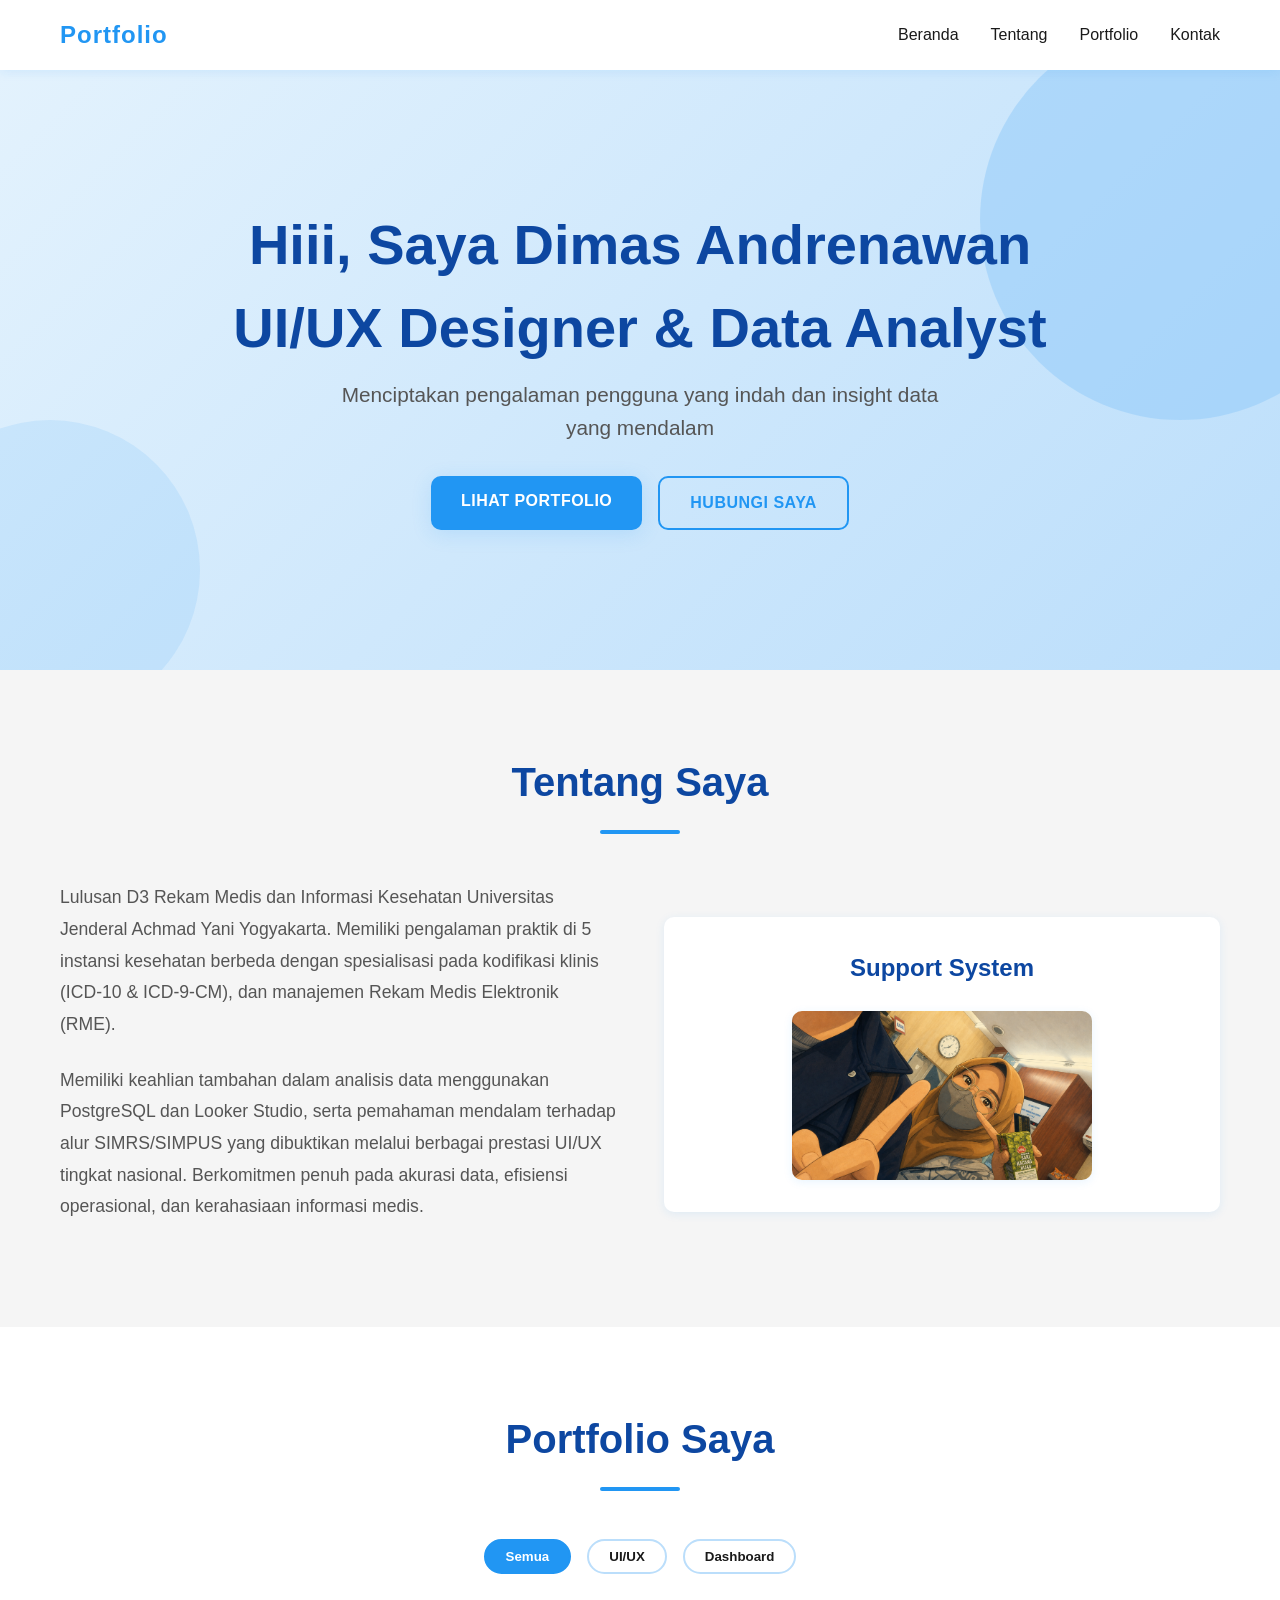
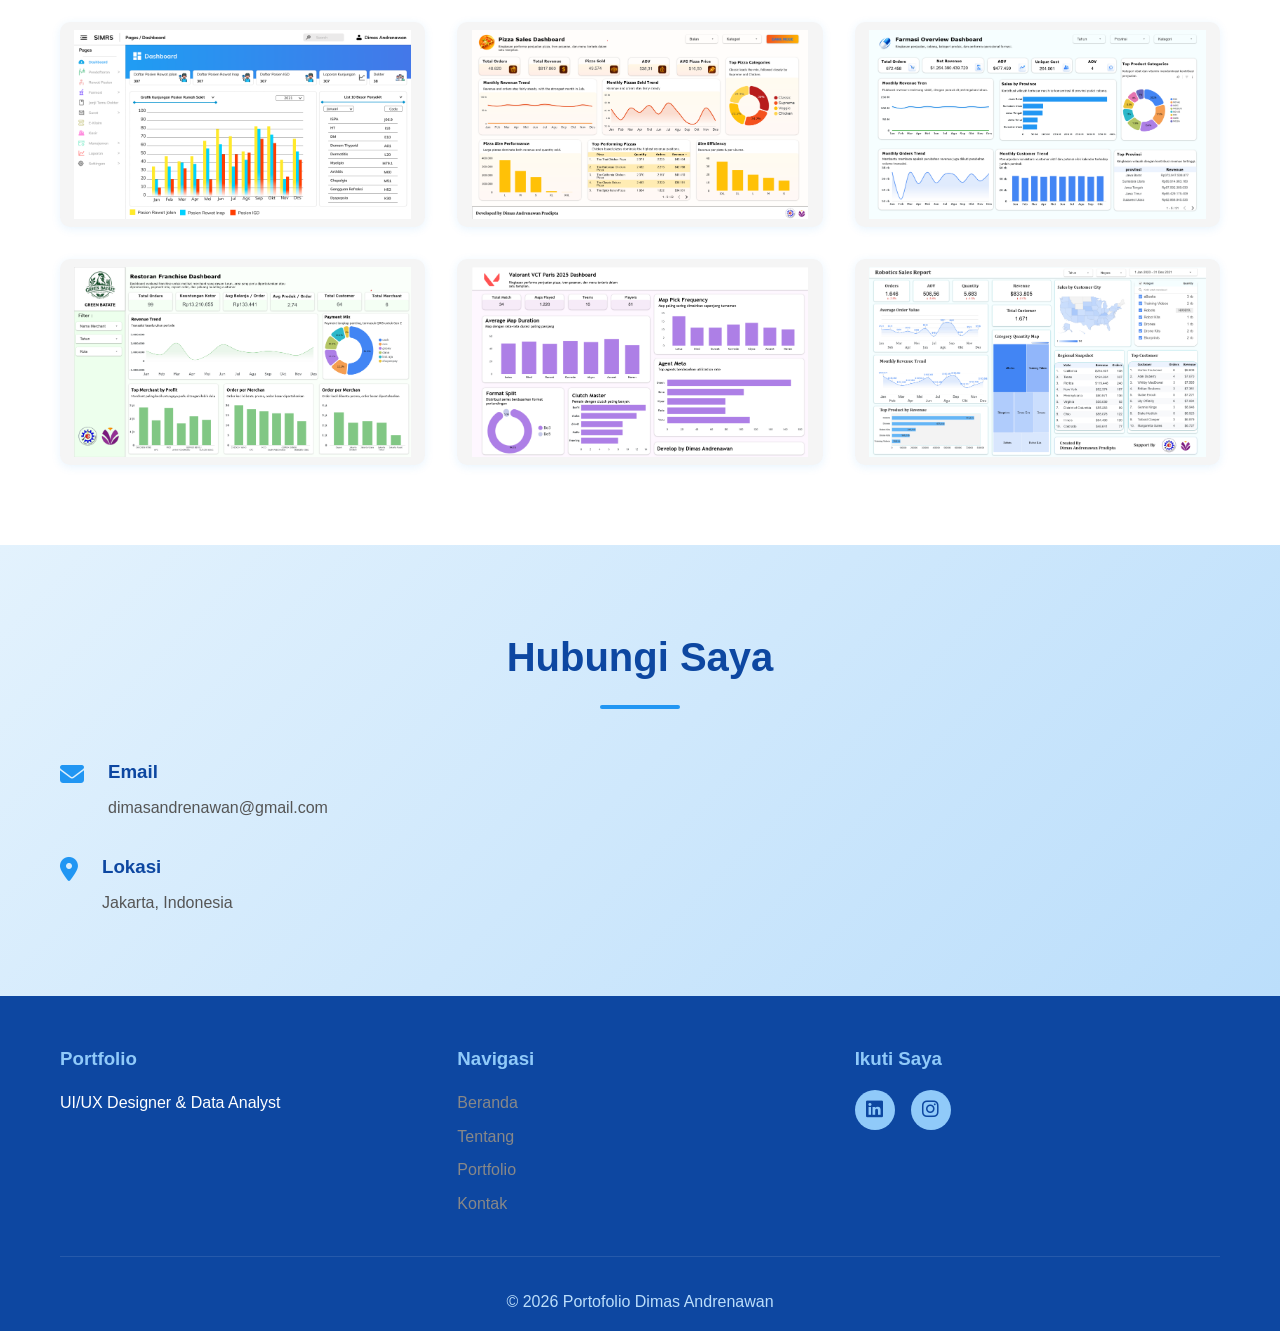
==== index.html @ f0fed38e "Add files via upload" ====
<!DOCTYPE html>
<html lang="id">
<head>
    <meta charset="UTF-8">
    <meta name="viewport" content="width=device-width, initial-scale=1.0">
    <title>Portfolio - Portofolio UI/UX & Data Analyst</title>
    <link rel="stylesheet" href="css/style.css">
    <link rel="stylesheet" href="https://cdnjs.cloudflare.com/ajax/libs/font-awesome/6.4.0/css/all.min.css">
</head>
<body>
    <!-- Navigation Bar -->
    <nav class="navbar">
        <div class="container">
            <div class="nav-brand">Portfolio</div>
            <ul class="nav-menu">
                <li><a href="#hero" class="nav-link">Beranda</a></li>
                <li><a href="#about" class="nav-link">Tentang</a></li>
                <li><a href="#portfolio" class="nav-link">Portfolio</a></li>
                <li><a href="#contact" class="nav-link">Kontak</a></li>
            </ul>
            <div class="hamburger">
                <span></span>
                <span></span>
                <span></span>
            </div>
        </div>
    </nav>

    <!-- Hero Section -->
    <section id="hero" class="hero">
        <div class="container">
            <div class="hero-content">
                <h1 class="hero-title">Hiii, Saya Dimas Andrenawan</h1>
                <h1 class="hero-title">UI/UX Designer & Data Analyst</h1>
                <p class="hero-subtitle">Menciptakan pengalaman pengguna yang indah dan insight data yang mendalam</p>
                <div class="hero-buttons">
                    <a href="#portfolio" class="btn btn-primary">Lihat Portfolio</a>
                    <a href="#contact" class="btn btn-secondary">Hubungi Saya</a>
                </div>
            </div>
        </div>
    </section>

    <!-- About Section -->
    <section id="about" class="about">
        <div class="container">
            <h2 class="section-title">Tentang Saya</h2>
            <div class="about-grid">
                <div class="about-text">
                    <p>Lulusan D3 Rekam Medis dan Informasi Kesehatan Universitas Jenderal Achmad Yani Yogyakarta. Memiliki pengalaman praktik di 5 instansi kesehatan berbeda dengan spesialisasi pada kodifikasi klinis (ICD-10 & ICD-9-CM), dan manajemen Rekam Medis Elektronik (RME).</p>
                    <p>Memiliki keahlian tambahan dalam analisis data menggunakan PostgreSQL dan Looker Studio, serta pemahaman mendalam terhadap alur SIMRS/SIMPUS yang dibuktikan melalui berbagai prestasi UI/UX tingkat nasional. Berkomitmen penuh pada akurasi data, efisiensi operasional, dan kerahasiaan informasi medis.</p>
                </div>
                <div class="support-system">
                    <h3>Support System</h3>
                    <img src="assets/images/Support.png" alt="Support System">
                </div>
            </div>
        </div>
    </section>

    <!-- Portfolio Section -->
    <section id="portfolio" class="portfolio">
        <div class="container">
            <h2 class="section-title">Portfolio Saya</h2>
            
            <!-- Filter Buttons -->
            <div class="filter-buttons">
                <button class="filter-btn active" data-filter="all">Semua</button>
                <button class="filter-btn" data-filter="uiux">UI/UX</button>
                <button class="filter-btn" data-filter="dashboard">Dashboard</button>
            </div>

            <!-- Portfolio Grid -->
            <div class="portfolio-grid">
                <!-- UI/UX Projects -->
                <div class="portfolio-item" data-category="uiux">
                    <div class="portfolio-card">
                        <img src="assets/images/Figma1/Dashboard.png" alt="SIMRS Design">
                        <div class="portfolio-overlay">
                            <h3>SIMRS Design</h3>
                            <p>UI/UX Design untuk Sistem Manajemen Rumah Sakit</p>
                            <a href="projects/uiux-project-1.html" class="project-link">Lihat Detail <i class="fas fa-arrow-right"></i></a>
                        </div>
                    </div>
                </div>


                <!-- Dashboard Projects -->
                <div class="portfolio-item" data-category="dashboard">
                    <div class="portfolio-card">
                        <img src="assets/images/DashboardPizza.png" alt="Pizza Sales Dashboard">
                        <div class="portfolio-overlay">
                            <h3>Pizza Sales Dashboard</h3>
                            <p>Dashboard performa penjualan pizza sepanjang tahun</p>
                            <a href="projects/dashboard-project-1.html" class="project-link">Lihat Detail <i class="fas fa-arrow-right"></i></a>
                        </div>
                    </div>
                </div>

                <div class="portfolio-item" data-category="dashboard">
                    <div class="portfolio-card">
                        <img src="assets/images/DashboardFarmasi.png" alt="Farmasi Dashboard">
                        <div class="portfolio-overlay">
                            <h3>Farmasi Overview Dashboard</h3>
                            <p>Dashboard performa jaringan farmasi secara menyeluruh</p>
                            <a href="projects/dashboard-project-2.html" class="project-link">Lihat Detail <i class="fas fa-arrow-right"></i></a>
                        </div>
                    </div>
                </div>

                <div class="portfolio-item" data-category="dashboard">
                    <div class="portfolio-card">
                        <img src="assets/images/DashboardRestoran.png" alt="Restoran Dashboard">
                        <div class="portfolio-overlay">
                            <h3>Restoran Franchise Dashboard</h3>
                            <p>Evaluasi performa merchant dalam satu jaringan franchise</p>
                            <a href="projects/dashboard-project-3.html" class="project-link">Lihat Detail <i class="fas fa-arrow-right"></i></a>
                        </div>
                    </div>
                </div>

                <div class="portfolio-item" data-category="dashboard">
                    <div class="portfolio-card">
                        <img src="assets/images/DashboardValorant.png" alt="Valorant Dashboard">
                        <div class="portfolio-overlay">
                            <h3>Valorant VCT Paris 2025</h3>
                            <p>Dashboard analytics performa turnamen e-sports VCT</p>
                            <a href="projects/dashboard-project-4.html" class="project-link">Lihat Detail <i class="fas fa-arrow-right"></i></a>
                        </div>
                    </div>
                </div>

                <div class="portfolio-item" data-category="dashboard">
                    <div class="portfolio-card">
                        <img src="assets/images/DashboardRobotics.png" alt="Robotics Dashboard">
                        <div class="portfolio-overlay">
                            <h3>Robotics Sales Report</h3>
                            <p>Dashboard analisis penjualan robotika dan edukasi teknologi</p>
                            <a href="projects/dashboard-project-5.html" class="project-link">Lihat Detail <i class="fas fa-arrow-right"></i></a>
                        </div>
                    </div>
                </div>
            </div>
        </div>
    </section>

    <!-- Contact Section -->
    <section id="contact" class="contact">
        <div class="container">
            <h2 class="section-title">Hubungi Saya</h2>
            <div class="contact-content">
                <div class="contact-info" center>
                    <div class="info-item">
                        <i class="fas fa-envelope"></i>
                        <div>
                            <h3>Email</h3>
                            <p>dimasandrenawan@gmail.com</p>
                        </div>
                    </div>
                    <div class="info-item">
                        <i class="fas fa-map-marker-alt"></i>
                        <div>
                            <h3>Lokasi</h3>
                            <p>Jakarta, Indonesia</p>
                        </div>
                    </div>
                </div>
            </div>
        </div>
    </section>

    <!-- Footer -->
    <footer class="footer">
        <div class="container">
            <div class="footer-content">
                <div class="footer-section">
                    <h3>Portfolio</h3>
                    <p>UI/UX Designer & Data Analyst</p>
                </div>
                <div class="footer-section">
                    <h3>Navigasi</h3>
                    <ul>
                        <li><a href="#hero">Beranda</a></li>
                        <li><a href="#about">Tentang</a></li>
                        <li><a href="#portfolio">Portfolio</a></li>
                        <li><a href="#contact">Kontak</a></li>
                    </ul>
                </div>
                <div class="footer-section">
                    <h3>Ikuti Saya</h3>
                    <div class="social-links">
                        <a href="https://www.linkedin.com/in/dimas-andrenawan/" target="_blank"><i class="fab fa-linkedin"></i></a>
                        <a href="https://www.instagram.com/indipta_/" target="_blank"><i class="fab fa-instagram"></i></a>
                    </div>
                </div>
            </div>
            <div class="footer-bottom">
                <p>&copy; 2026 Portofolio Dimas Andrenawan</p>
            </div>
        </div>
    </footer>

    <script src="js/script.js"></script>
</body>
</html>
---- css/style.css ----
/* ========================
   VARIABLES & BASE STYLES
   ======================== */
:root {
    /* Light Blue Color Scheme */
    --primary-color: #2196F3;
    --primary-light: #E3F2FD;
    --primary-lighter: #BBDEFB;
    --primary-lighter-50: #90CAF9;
    --primary-dark: #0D47A1;
    --accent-color: #03A9F4;
    
    /* Neutral Colors */
    --text-dark: #1A1A1A;
    --text-light: #555;
    --text-lighter: #888;
    --white: #FFFFFF;
    --light-gray: #F5F5F5;
    --border-color: #E0E0E0;
    
    /* Other */
    --shadow: 0 2px 10px rgba(33, 150, 243, 0.1);
    --shadow-md: 0 4px 20px rgba(33, 150, 243, 0.15);
    --shadow-lg: 0 8px 30px rgba(33, 150, 243, 0.2);
    
    --transition: all 0.3s ease;
    --radius: 10px;
}

* {
    margin: 0;
    padding: 0;
    box-sizing: border-box;
}

html {
    scroll-behavior: smooth;
}

body {
    font-family: 'Segoe UI', Tahoma, Geneva, Verdana, sans-serif;
    color: var(--text-dark);
    line-height: 1.6;
    background-color: var(--white);
}

.container {
    max-width: 1200px;
    margin: 0 auto;
    padding: 0 20px;
}

/* ========================
   NAVIGATION
   ======================== */
.navbar {
    position: sticky;
    top: 0;
    z-index: 100;
    background: var(--white);
    box-shadow: var(--shadow);
    padding: 1rem 0;
}

.navbar .container {
    display: flex;
    justify-content: space-between;
    align-items: center;
}

.nav-brand {
    font-size: 1.5rem;
    font-weight: 700;
    color: var(--primary-color);
    letter-spacing: 1px;
}

.nav-menu {
    display: flex;
    list-style: none;
    gap: 2rem;
}

.nav-link {
    color: var(--text-dark);
    text-decoration: none;
    font-weight: 500;
    transition: var(--transition);
    position: relative;
}

.nav-link::after {
    content: '';
    position: absolute;
    bottom: -5px;
    left: 0;
    width: 0;
    height: 2px;
    background: var(--primary-color);
    transition: var(--transition);
}

.nav-link:hover::after {
    width: 100%;
}

.hamburger {
    display: none;
    flex-direction: column;
    cursor: pointer;
    gap: 5px;
}

.hamburger span {
    width: 25px;
    height: 3px;
    background: var(--primary-color);
    border-radius: 2px;
    transition: var(--transition);
}

/* ========================
   HERO SECTION
   ======================== */
.hero {
    background: linear-gradient(135deg, var(--primary-light) 0%, var(--primary-lighter) 100%);
    padding: 120px 0;
    min-height: 600px;
    display: flex;
    align-items: center;
    justify-content: center;
    position: relative;
    overflow: hidden;
}

.hero::before {
    content: '';
    position: absolute;
    width: 400px;
    height: 400px;
    background: var(--primary-lighter-50);
    border-radius: 50%;
    top: -50px;
    right: -100px;
    opacity: 0.5;
}

.hero::after {
    content: '';
    position: absolute;
    width: 300px;
    height: 300px;
    background: var(--primary-color);
    border-radius: 50%;
    bottom: -50px;
    left: -100px;
    opacity: 0.1;
}

.hero-content {
    position: relative;
    z-index: 1;
    text-align: center;
    animation: slideInUp 0.8s ease forwards;
}

.hero-title {
    font-size: 3.5rem;
    font-weight: 700;
    color: var(--primary-dark);
    margin-bottom: 1rem;
    line-height: 1.2;
}

.hero-subtitle {
    font-size: 1.3rem;
    color: var(--text-light);
    margin-bottom: 2rem;
    max-width: 600px;
    margin-left: auto;
    margin-right: auto;
}

.hero-buttons {
    display: flex;
    gap: 1rem;
    justify-content: center;
    flex-wrap: wrap;
}

/* ========================
   BUTTONS
   ======================== */
.btn {
    padding: 12px 30px;
    border: none;
    border-radius: var(--radius);
    font-size: 1rem;
    font-weight: 600;
    cursor: pointer;
    text-decoration: none;
    display: inline-block;
    transition: var(--transition);
    text-transform: uppercase;
    letter-spacing: 0.5px;
}

.btn-primary {
    background: var(--primary-color);
    color: var(--white);
    box-shadow: var(--shadow-md);
}

.btn-primary:hover {
    background: var(--primary-dark);
    transform: translateY(-2px);
    box-shadow: var(--shadow-lg);
}

.btn-secondary {
    background: transparent;
    color: var(--primary-color);
    border: 2px solid var(--primary-color);
}

.btn-secondary:hover {
    background: var(--primary-color);
    color: var(--white);
    transform: translateY(-2px);
}

/* ========================
   SECTIONS
   ======================== */
section {
    padding: 80px 0;
}

.section-title {
    font-size: 2.5rem;
    text-align: center;
    margin-bottom: 3rem;
    color: var(--primary-dark);
    position: relative;
}

.section-title::after {
    content: '';
    display: block;
    width: 80px;
    height: 4px;
    background: var(--primary-color);
    margin: 1rem auto 0;
    border-radius: 2px;
}

/* ========================
   ABOUT SECTION
   ======================== */
.about {
    background: var(--light-gray);
}

.about-grid {
    display: grid;
    grid-template-columns: 1fr 1fr;
    gap: 3rem;
    align-items: center;
}

.about-text p {
    font-size: 1.1rem;
    color: var(--text-light);
    margin-bottom: 1.5rem;
    line-height: 1.8;
}

.support-system {
    background: var(--white);
    padding: 2rem;
    border-radius: var(--radius);
    box-shadow: var(--shadow);
    display: flex;
    flex-direction: column;
    align-items: center;
    justify-content: center;
}

.support-system h3 {
    font-size: 1.5rem;
    margin-bottom: 1.5rem;
    color: var(--primary-dark);
    text-align: center;
}

.support-system img {
    width: 100%;
    max-width: 300px;
    height: auto;
    border-radius: var(--radius);
    box-shadow: var(--shadow);
    transition: var(--transition);
}

.support-system img:hover {
    transform: scale(1.05);
    box-shadow: var(--shadow-lg);
}

/* ========================
   PORTFOLIO SECTION
   ======================== */
.portfolio {
    background: var(--white);
}

.filter-buttons {
    display: flex;
    justify-content: center;
    gap: 1rem;
    margin-bottom: 3rem;
    flex-wrap: wrap;
}

.filter-btn {
    padding: 8px 20px;
    border: 2px solid var(--primary-lighter);
    background: transparent;
    color: var(--text-dark);
    border-radius: 25px;
    cursor: pointer;
    font-weight: 600;
    transition: var(--transition);
}

.filter-btn:hover,
.filter-btn.active {
    background: var(--primary-color);
    color: var(--white);
    border-color: var(--primary-color);
}

.portfolio-grid {
    display: grid;
    grid-template-columns: repeat(auto-fit, minmax(280px, 1fr));
    gap: 2rem;
}

.portfolio-card {
    position: relative;
    overflow: hidden;
    border-radius: var(--radius);
    box-shadow: var(--shadow);
    transition: var(--transition);
    cursor: pointer;
    aspect-ratio: 16 / 9;
    background: var(--light-gray);
}

.portfolio-card:hover {
    transform: translateY(-5px);
    box-shadow: var(--shadow-lg);
}

.portfolio-card img {
    width: 100%;
    height: 100%;
    object-fit: contain;
    padding: 0.5rem;
    transition: var(--transition);
}

.portfolio-card:hover img {
    transform: scale(1.05);
}

.portfolio-overlay {
    position: absolute;
    top: 0;
    left: 0;
    right: 0;
    bottom: 0;
    background: rgba(13, 71, 161, 0.9);
    display: flex;
    flex-direction: column;
    justify-content: center;
    align-items: center;
    text-align: center;
    opacity: 0;
    transition: var(--transition);
    padding: 2rem;
}

.portfolio-card:hover .portfolio-overlay {
    opacity: 1;
}

.portfolio-overlay h3 {
    color: var(--white);
    font-size: 1.5rem;
    margin-bottom: 0.5rem;
}

.portfolio-overlay p {
    color: var(--primary-lighter);
    margin-bottom: 1rem;
    font-size: 0.9rem;
}

.project-link {
    color: var(--primary-lighter-50);
    text-decoration: none;
    font-weight: 600;
    display: inline-flex;
    align-items: center;
    gap: 0.5rem;
    transition: var(--transition);
    border-bottom: 2px solid transparency;
}

.project-link:hover {
    color: var(--white);
    border-bottom: 2px solid var(--white);
}

/* ========================
   CONTACT SECTION
   ======================== */
.contact {
    background: linear-gradient(135deg, var(--primary-light) 0%, var(--primary-lighter) 100%);
}

.contact-content {
    display: grid;
    grid-template-columns: 1fr 1fr;
    gap: 3rem;
}

.contact-info {
    display: flex;
    flex-direction: column;
    gap: 2rem;
}

.info-item {
    display: flex;
    gap: 1.5rem;
    align-items: flex-start;
}

.info-item i {
    color: var(--primary-color);
    font-size: 1.5rem;
    margin-top: 0.3rem;
}

.info-item h3 {
    color: var(--primary-dark);
    margin-bottom: 0.5rem;
}

.info-item p {
    color: var(--text-light);
}

.contact-form {
    display: flex;
    flex-direction: column;
    gap: 1rem;
}

.contact-form input,
.contact-form textarea {
    padding: 12px 15px;
    border: 2px solid var(--border-color);
    border-radius: var(--radius);
    font-family: inherit;
    font-size: 1rem;
    transition: var(--transition);
    background: var(--white);
}

.contact-form input:focus,
.contact-form textarea:focus {
    outline: none;
    border-color: var(--primary-color);
    box-shadow: 0 0 0 3px rgba(33, 150, 243, 0.1);
}

/* ========================
   FOOTER
   ======================== */
.footer {
    background: var(--primary-dark);
    color: var(--white);
    padding: 3rem 0 1rem;
}

.footer-content {
    display: grid;
    grid-template-columns: repeat(auto-fit, minmax(250px, 1fr));
    gap: 2rem;
    margin-bottom: 2rem;
}

.footer-section h3 {
    margin-bottom: 1rem;
    color: var(--primary-lighter-50);
}

.footer-section ul {
    list-style: none;
}

.footer-section ul li {
    margin-bottom: 0.5rem;
}

.footer-section a {
    color: var(--text-lighter);
    text-decoration: none;
    transition: var(--transition);
}

.footer-section a:hover {
    color: var(--white);
    margin-left: 5px;
}

.social-links {
    display: flex;
    gap: 1rem;
}

.social-links a {
    display: inline-flex;
    align-items: center;
    justify-content: center;
    width: 40px;
    height: 40px;
    background: var(--primary-lighter-50);
    border-radius: 50%;
    color: var(--primary-dark);
    font-size: 1.2rem;
}

.social-links a:hover {
    background: var(--white);
    transform: translateY(-3px);
}

.footer-bottom {
    text-align: center;
    padding-top: 2rem;
    border-top: 1px solid rgba(255, 255, 255, 0.1);
    color: var(--primary-lighter);
}

.footer-bottom i {
    color: #ff6b6b;
}

/* ========================
   ANIMATIONS
   ======================== */
@keyframes slideInUp {
    from {
        opacity: 0;
        transform: translateY(30px);
    }
    to {
        opacity: 1;
        transform: translateY(0);
    }
}

/* ========================
   RESPONSIVE DESIGN
   ======================== */
@media (max-width: 768px) {
    .hamburger {
        display: flex;
    }

    .nav-menu {
        position: absolute;
        top: 100%;
        left: 0;
        right: 0;
        background: var(--white);
        flex-direction: column;
        gap: 0;
        max-height: 0;
        overflow: hidden;
        transition: var(--transition);
    }

    .nav-menu.active {
        max-height: 300px;
    }

    .nav-menu li {
        padding: 1rem;
        border-bottom: 1px solid var(--border-color);
    }

    .hero-title {
        font-size: 2rem;
    }

    .hero-subtitle {
        font-size: 1rem;
    }

    .about-grid,
    .contact-content {
        grid-template-columns: 1fr;
    }

    .portfolio-grid {
        grid-template-columns: repeat(auto-fit, minmax(200px, 1fr));
        gap: 1rem;
    }

    .hero-buttons {
        flex-direction: column;
    }

    .btn {
        width: 100%;
    }

    .section-title {
        font-size: 2rem;
    }
}

@media (max-width: 480px) {
    .container {
        padding: 0 15px;
    }

    .hero {
        padding: 80px 0;
    }

    .hero-title {
        font-size: 1.8rem;
    }

    .section-title {
        font-size: 1.5rem;
    }

    section {
        padding: 50px 0;
    }

    .filter-buttons {
        gap: 0.5rem;
    }

    .filter-btn {
        padding: 6px 15px;
        font-size: 0.9rem;
    }
}
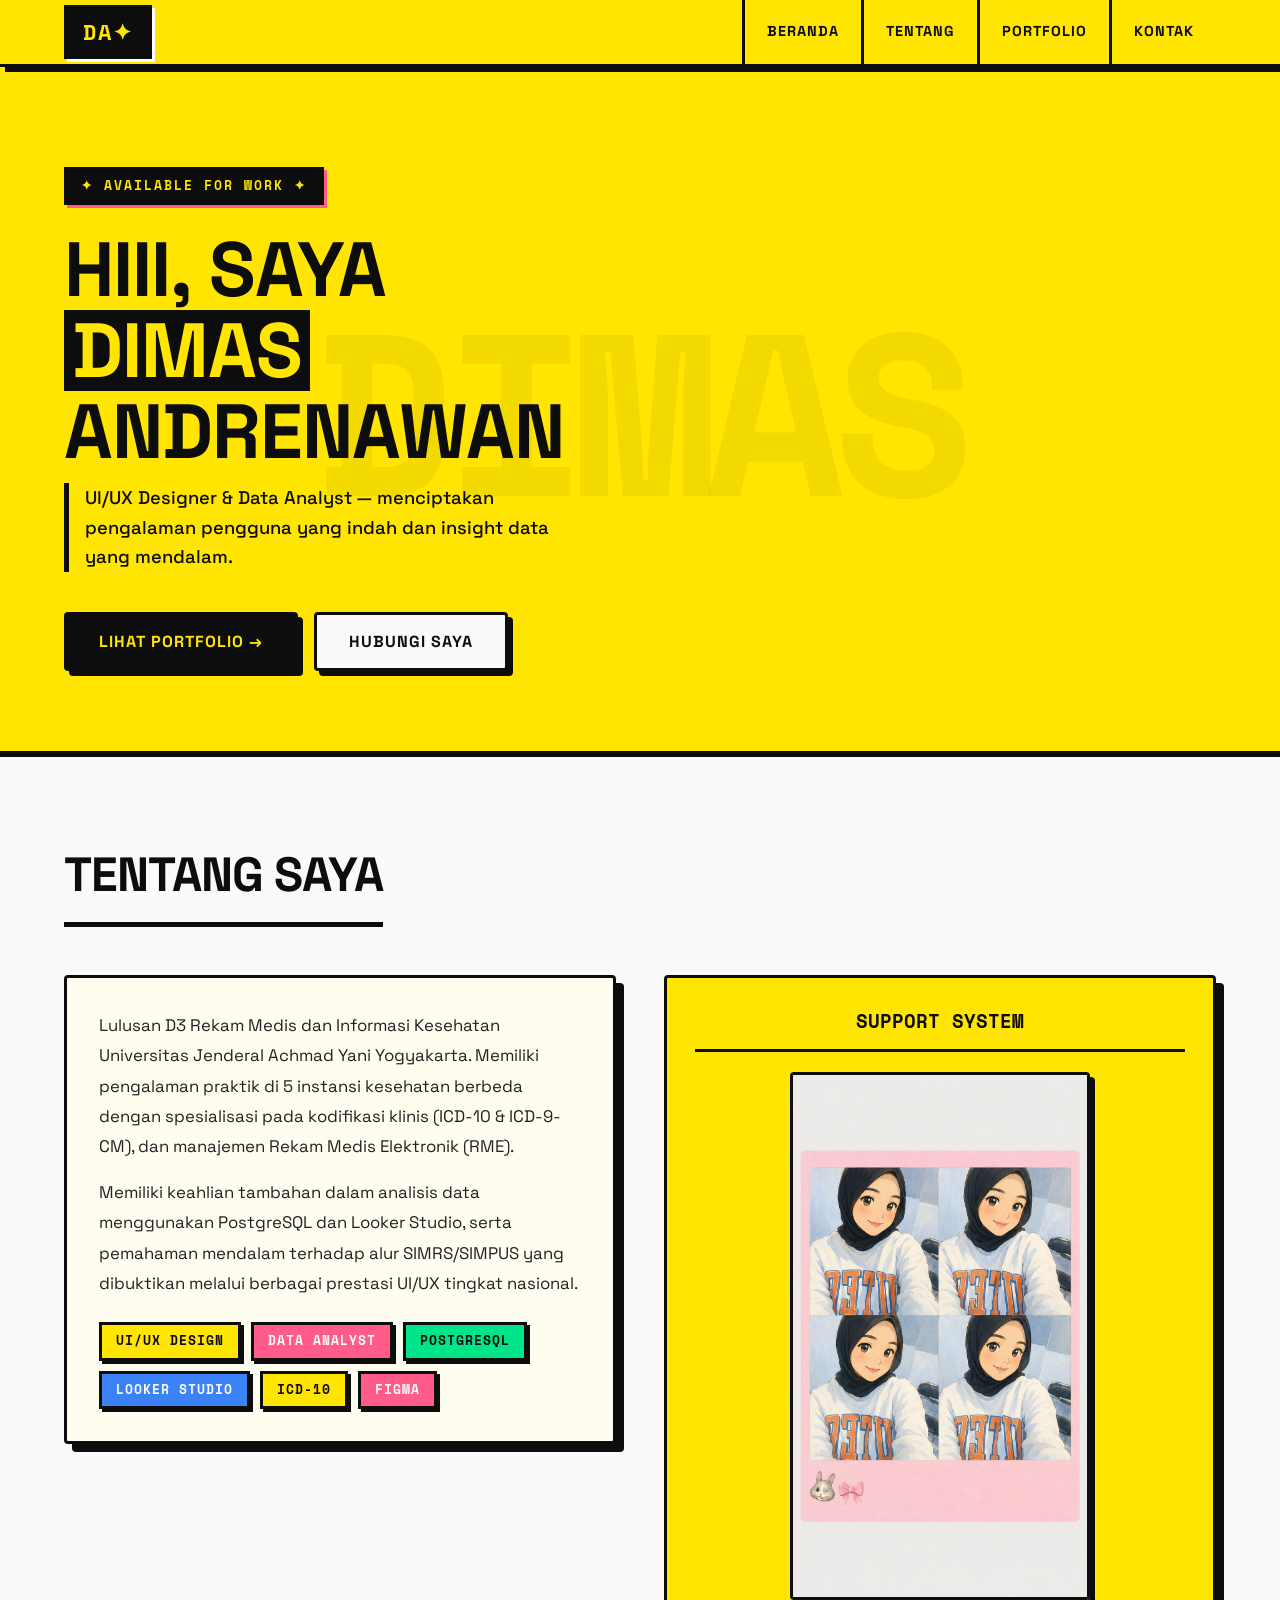
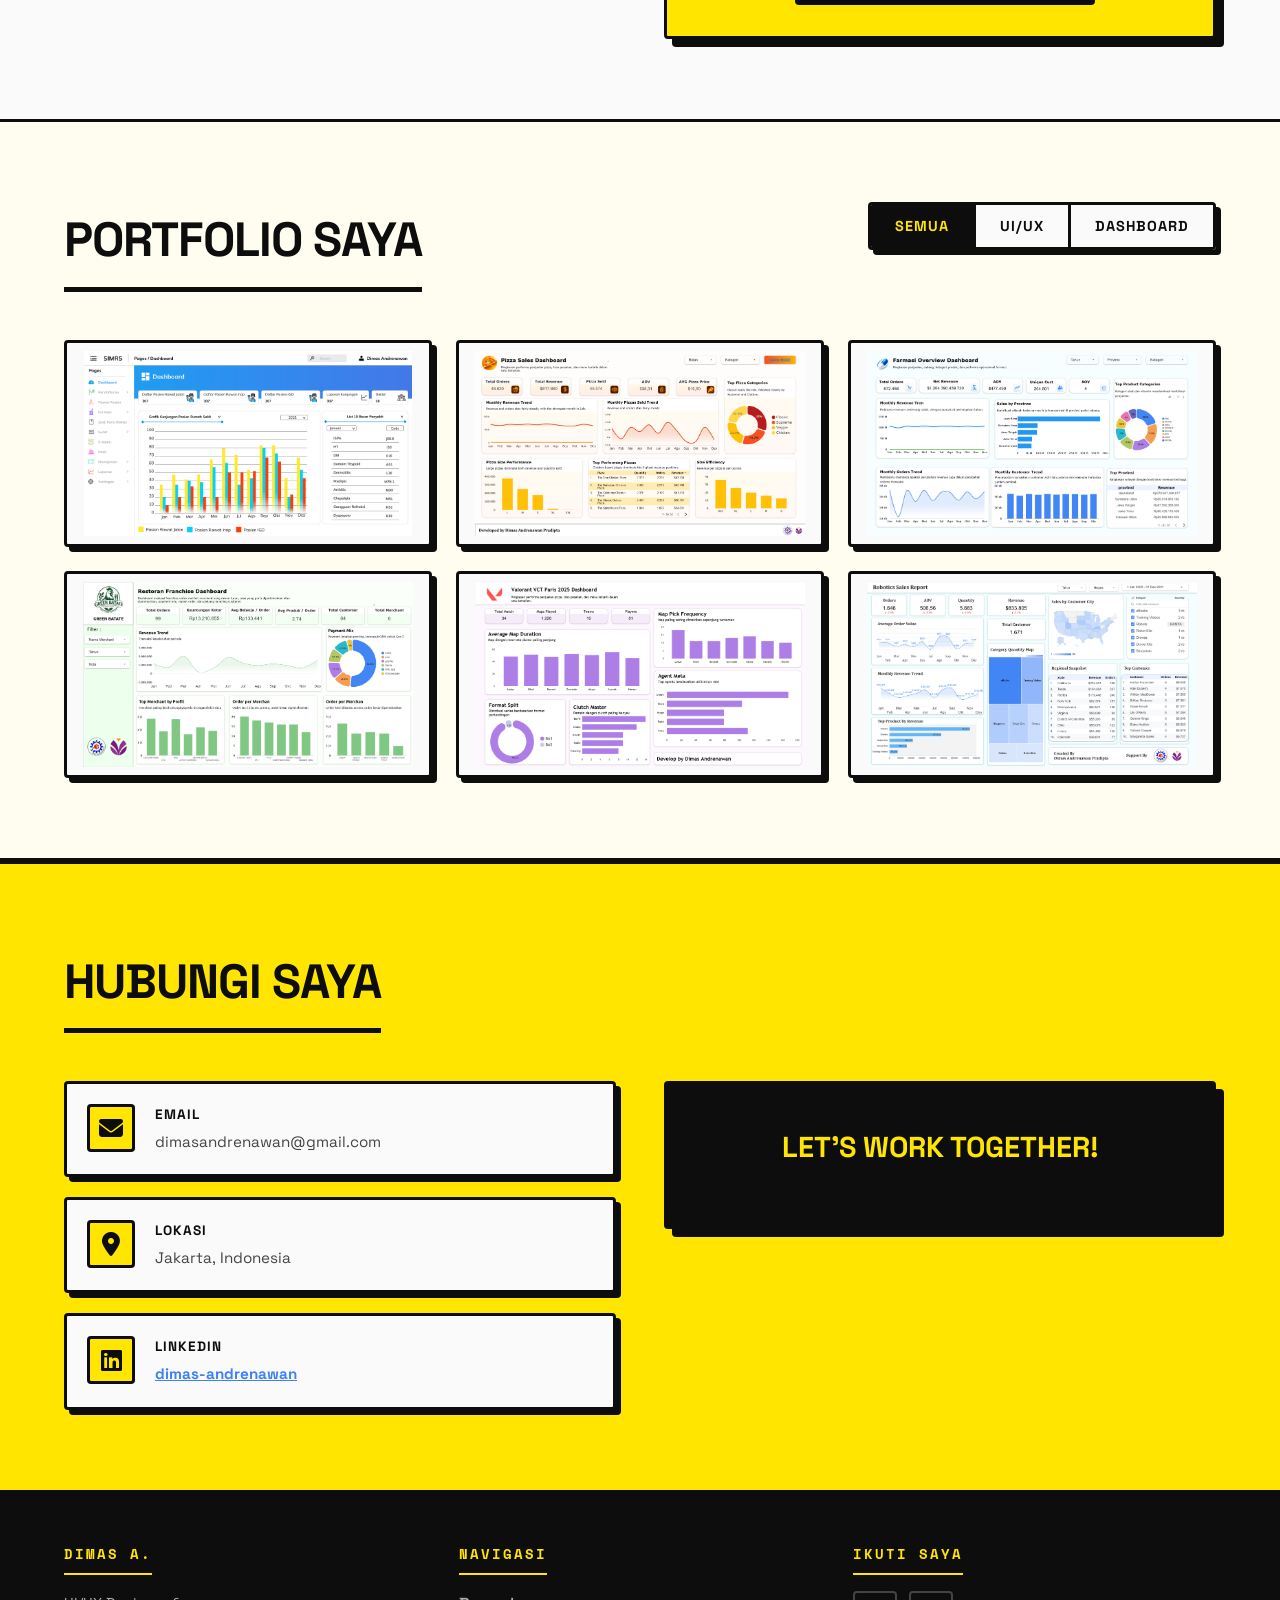
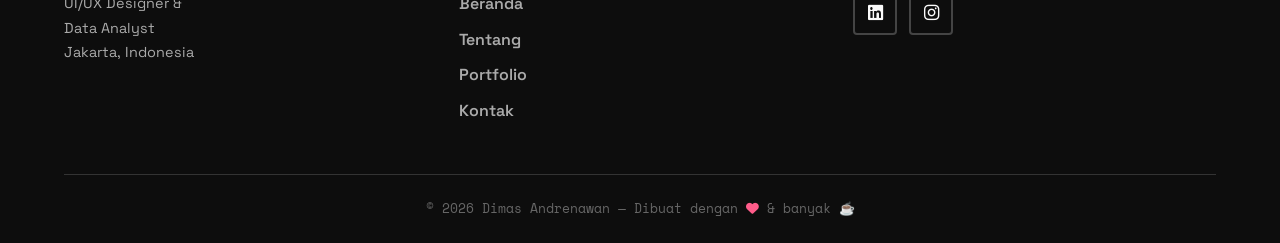
==== commit 6cd1a974: "Add files via upload" ====
--- a/index.html
+++ b/index.html
@@ -1,205 +1,255 @@
-<!DOCTYPE html>
-<html lang="id">
-<head>
-    <meta charset="UTF-8">
-    <meta name="viewport" content="width=device-width, initial-scale=1.0">
-    <title>Portfolio - Portofolio UI/UX & Data Analyst</title>
-    <link rel="stylesheet" href="css/style.css">
-    <link rel="stylesheet" href="https://cdnjs.cloudflare.com/ajax/libs/font-awesome/6.4.0/css/all.min.css">
-</head>
-<body>
-    <!-- Navigation Bar -->
-    <nav class="navbar">
-        <div class="container">
-            <div class="nav-brand">Portfolio</div>
-            <ul class="nav-menu">
-                <li><a href="#hero" class="nav-link">Beranda</a></li>
-                <li><a href="#about" class="nav-link">Tentang</a></li>
-                <li><a href="#portfolio" class="nav-link">Portfolio</a></li>
-                <li><a href="#contact" class="nav-link">Kontak</a></li>
-            </ul>
-            <div class="hamburger">
-                <span></span>
-                <span></span>
-                <span></span>
-            </div>
-        </div>
-    </nav>
-
-    <!-- Hero Section -->
-    <section id="hero" class="hero">
-        <div class="container">
-            <div class="hero-content">
-                <h1 class="hero-title">Hiii, Saya Dimas Andrenawan</h1>
-                <h1 class="hero-title">UI/UX Designer & Data Analyst</h1>
-                <p class="hero-subtitle">Menciptakan pengalaman pengguna yang indah dan insight data yang mendalam</p>
-                <div class="hero-buttons">
-                    <a href="#portfolio" class="btn btn-primary">Lihat Portfolio</a>
-                    <a href="#contact" class="btn btn-secondary">Hubungi Saya</a>
-                </div>
-            </div>
-        </div>
-    </section>
-
-    <!-- About Section -->
-    <section id="about" class="about">
-        <div class="container">
-            <h2 class="section-title">Tentang Saya</h2>
-            <div class="about-grid">
-                <div class="about-text">
-                    <p>Lulusan D3 Rekam Medis dan Informasi Kesehatan Universitas Jenderal Achmad Yani Yogyakarta. Memiliki pengalaman praktik di 5 instansi kesehatan berbeda dengan spesialisasi pada kodifikasi klinis (ICD-10 & ICD-9-CM), dan manajemen Rekam Medis Elektronik (RME).</p>
-                    <p>Memiliki keahlian tambahan dalam analisis data menggunakan PostgreSQL dan Looker Studio, serta pemahaman mendalam terhadap alur SIMRS/SIMPUS yang dibuktikan melalui berbagai prestasi UI/UX tingkat nasional. Berkomitmen penuh pada akurasi data, efisiensi operasional, dan kerahasiaan informasi medis.</p>
-                </div>
-                <div class="support-system">
-                    <h3>Support System</h3>
-                    <img src="assets/images/Support.png" alt="Support System">
-                </div>
-            </div>
-        </div>
-    </section>
-
-    <!-- Portfolio Section -->
-    <section id="portfolio" class="portfolio">
-        <div class="container">
-            <h2 class="section-title">Portfolio Saya</h2>
-            
-            <!-- Filter Buttons -->
-            <div class="filter-buttons">
-                <button class="filter-btn active" data-filter="all">Semua</button>
-                <button class="filter-btn" data-filter="uiux">UI/UX</button>
-                <button class="filter-btn" data-filter="dashboard">Dashboard</button>
-            </div>
-
-            <!-- Portfolio Grid -->
-            <div class="portfolio-grid">
-                <!-- UI/UX Projects -->
-                <div class="portfolio-item" data-category="uiux">
-                    <div class="portfolio-card">
-                        <img src="assets/images/Figma1/Dashboard.png" alt="SIMRS Design">
-                        <div class="portfolio-overlay">
-                            <h3>SIMRS Design</h3>
-                            <p>UI/UX Design untuk Sistem Manajemen Rumah Sakit</p>
-                            <a href="projects/uiux-project-1.html" class="project-link">Lihat Detail <i class="fas fa-arrow-right"></i></a>
-                        </div>
-                    </div>
-                </div>
-
-
-                <!-- Dashboard Projects -->
-                <div class="portfolio-item" data-category="dashboard">
-                    <div class="portfolio-card">
-                        <img src="assets/images/DashboardPizza.png" alt="Pizza Sales Dashboard">
-                        <div class="portfolio-overlay">
-                            <h3>Pizza Sales Dashboard</h3>
-                            <p>Dashboard performa penjualan pizza sepanjang tahun</p>
-                            <a href="projects/dashboard-project-1.html" class="project-link">Lihat Detail <i class="fas fa-arrow-right"></i></a>
-                        </div>
-                    </div>
-                </div>
-
-                <div class="portfolio-item" data-category="dashboard">
-                    <div class="portfolio-card">
-                        <img src="assets/images/DashboardFarmasi.png" alt="Farmasi Dashboard">
-                        <div class="portfolio-overlay">
-                            <h3>Farmasi Overview Dashboard</h3>
-                            <p>Dashboard performa jaringan farmasi secara menyeluruh</p>
-                            <a href="projects/dashboard-project-2.html" class="project-link">Lihat Detail <i class="fas fa-arrow-right"></i></a>
-                        </div>
-                    </div>
-                </div>
-
-                <div class="portfolio-item" data-category="dashboard">
-                    <div class="portfolio-card">
-                        <img src="assets/images/DashboardRestoran.png" alt="Restoran Dashboard">
-                        <div class="portfolio-overlay">
-                            <h3>Restoran Franchise Dashboard</h3>
-                            <p>Evaluasi performa merchant dalam satu jaringan franchise</p>
-                            <a href="projects/dashboard-project-3.html" class="project-link">Lihat Detail <i class="fas fa-arrow-right"></i></a>
-                        </div>
-                    </div>
-                </div>
-
-                <div class="portfolio-item" data-category="dashboard">
-                    <div class="portfolio-card">
-                        <img src="assets/images/DashboardValorant.png" alt="Valorant Dashboard">
-                        <div class="portfolio-overlay">
-                            <h3>Valorant VCT Paris 2025</h3>
-                            <p>Dashboard analytics performa turnamen e-sports VCT</p>
-                            <a href="projects/dashboard-project-4.html" class="project-link">Lihat Detail <i class="fas fa-arrow-right"></i></a>
-                        </div>
-                    </div>
-                </div>
-
-                <div class="portfolio-item" data-category="dashboard">
-                    <div class="portfolio-card">
-                        <img src="assets/images/DashboardRobotics.png" alt="Robotics Dashboard">
-                        <div class="portfolio-overlay">
-                            <h3>Robotics Sales Report</h3>
-                            <p>Dashboard analisis penjualan robotika dan edukasi teknologi</p>
-                            <a href="projects/dashboard-project-5.html" class="project-link">Lihat Detail <i class="fas fa-arrow-right"></i></a>
-                        </div>
-                    </div>
-                </div>
-            </div>
-        </div>
-    </section>
-
-    <!-- Contact Section -->
-    <section id="contact" class="contact">
-        <div class="container">
-            <h2 class="section-title">Hubungi Saya</h2>
-            <div class="contact-content">
-                <div class="contact-info" center>
-                    <div class="info-item">
-                        <i class="fas fa-envelope"></i>
-                        <div>
-                            <h3>Email</h3>
-                            <p>dimasandrenawan@gmail.com</p>
-                        </div>
-                    </div>
-                    <div class="info-item">
-                        <i class="fas fa-map-marker-alt"></i>
-                        <div>
-                            <h3>Lokasi</h3>
-                            <p>Jakarta, Indonesia</p>
-                        </div>
-                    </div>
-                </div>
-            </div>
-        </div>
-    </section>
-
-    <!-- Footer -->
-    <footer class="footer">
-        <div class="container">
-            <div class="footer-content">
-                <div class="footer-section">
-                    <h3>Portfolio</h3>
-                    <p>UI/UX Designer & Data Analyst</p>
-                </div>
-                <div class="footer-section">
-                    <h3>Navigasi</h3>
-                    <ul>
-                        <li><a href="#hero">Beranda</a></li>
-                        <li><a href="#about">Tentang</a></li>
-                        <li><a href="#portfolio">Portfolio</a></li>
-                        <li><a href="#contact">Kontak</a></li>
-                    </ul>
-                </div>
-                <div class="footer-section">
-                    <h3>Ikuti Saya</h3>
-                    <div class="social-links">
-                        <a href="https://www.linkedin.com/in/dimas-andrenawan/" target="_blank"><i class="fab fa-linkedin"></i></a>
-                        <a href="https://www.instagram.com/indipta_/" target="_blank"><i class="fab fa-instagram"></i></a>
-                    </div>
-                </div>
-            </div>
-            <div class="footer-bottom">
-                <p>&copy; 2026 Portofolio Dimas Andrenawan</p>
-            </div>
-        </div>
-    </footer>
-
-    <script src="js/script.js"></script>
-</body>
-</html>
+<!DOCTYPE html>
+<html lang="id">
+
+<head>
+    <meta charset="UTF-8">
+    <meta name="viewport" content="width=device-width, initial-scale=1.0">
+    <title>Dimas Andrenawan — UI/UX Designer & Data Analyst</title>
+    <meta name="description"
+        content="Portfolio Dimas Andrenawan — UI/UX Designer & Data Analyst spesialis SIMRS, dashboard analitik, dan pengalaman pengguna berbasis data.">
+    <link rel="stylesheet" href="css/style.css">
+    <link rel="stylesheet" href="https://cdnjs.cloudflare.com/ajax/libs/font-awesome/6.4.0/css/all.min.css">
+</head>
+
+<body>
+
+    <!-- ===== NAVBAR ===== -->
+    <nav class="navbar">
+        <div class="container">
+            <a href="#hero" class="nav-brand">DA✦</a>
+            <ul class="nav-menu">
+                <li><a href="#hero" class="nav-link">Beranda</a></li>
+                <li><a href="#about" class="nav-link">Tentang</a></li>
+                <li><a href="#portfolio" class="nav-link">Portfolio</a></li>
+                <li><a href="#contact" class="nav-link">Kontak</a></li>
+            </ul>
+            <div class="hamburger" id="hamburger" aria-label="Toggle menu">
+                <span></span><span></span><span></span>
+            </div>
+        </div>
+    </nav>
+
+    <!-- ===== HERO ===== -->
+    <section id="hero" class="hero">
+        <div class="container">
+            <div class="hero-content">
+                <div class="hero-badge">✦ Available for Work ✦</div>
+                <h1 class="hero-title">
+                    Hiii, Saya<br>
+                    <span>Dimas</span><br>
+                    Andrenawan
+                </h1>
+                <p class="hero-subtitle">
+                    UI/UX Designer & Data Analyst — menciptakan pengalaman pengguna yang indah dan insight data yang
+                    mendalam.
+                </p>
+                <div class="hero-buttons">
+                    <a href="#portfolio" class="btn btn-primary">Lihat Portfolio →</a>
+                    <a href="#contact" class="btn btn-secondary">Hubungi Saya</a>
+                </div>
+            </div>
+        </div>
+    </section>
+
+    <!-- ===== ABOUT ===== -->
+    <section id="about" class="about">
+        <div class="container">
+            <h2 class="section-title">Tentang Saya</h2>
+            <div class="about-grid">
+
+                <div class="about-text-box">
+                    <p>Lulusan D3 Rekam Medis dan Informasi Kesehatan Universitas Jenderal Achmad Yani Yogyakarta.
+                        Memiliki pengalaman praktik di 5 instansi kesehatan berbeda dengan spesialisasi pada kodifikasi
+                        klinis (ICD-10 & ICD-9-CM), dan manajemen Rekam Medis Elektronik (RME).</p>
+                    <p>Memiliki keahlian tambahan dalam analisis data menggunakan PostgreSQL dan Looker Studio, serta
+                        pemahaman mendalam terhadap alur SIMRS/SIMPUS yang dibuktikan melalui berbagai prestasi UI/UX
+                        tingkat nasional.</p>
+                    <div class="about-tags">
+                        <span class="tag tag-yellow">UI/UX Design</span>
+                        <span class="tag tag-pink">Data Analyst</span>
+                        <span class="tag tag-green">PostgreSQL</span>
+                        <span class="tag tag-blue">Looker Studio</span>
+                        <span class="tag tag-yellow">ICD-10</span>
+                        <span class="tag tag-pink">Figma</span>
+                    </div>
+                </div>
+
+                <div class="support-system">
+                    <h3>Support System</h3>
+                    <img src="assets/images/Support.png" alt="Support System — tools & skills">
+                </div>
+
+            </div>
+        </div>
+    </section>
+
+    <!-- ===== PORTFOLIO ===== -->
+    <section id="portfolio" class="portfolio">
+        <div class="container">
+            <div class="portfolio-header">
+                <h2 class="section-title" style="margin-bottom:0;">Portfolio Saya</h2>
+                <div class="filter-buttons" role="group" aria-label="Filter portfolio">
+                    <button class="filter-btn active" data-filter="all">Semua</button>
+                    <button class="filter-btn" data-filter="uiux">UI/UX</button>
+                    <button class="filter-btn" data-filter="dashboard">Dashboard</button>
+                </div>
+            </div>
+
+            <div class="portfolio-grid">
+
+                <!-- UI/UX -->
+                <div class="portfolio-item" data-category="uiux">
+                    <div class="portfolio-card">
+                        <img src="assets/images/Figma1/Dashboard.png" alt="SIMRS Design">
+                        <div class="portfolio-overlay">
+                            <h3>SIMRS Design</h3>
+                            <p>UI/UX Design untuk Sistem Manajemen Rumah Sakit</p>
+                            <a href="projects/uiux-project-1.html" class="project-link">Lihat Detail <i
+                                    class="fas fa-arrow-right"></i></a>
+                        </div>
+                    </div>
+                </div>
+
+                <!-- Dashboard Projects -->
+                <div class="portfolio-item" data-category="dashboard">
+                    <div class="portfolio-card">
+                        <img src="assets/images/DashboardPizza.png" alt="Pizza Sales Dashboard">
+                        <div class="portfolio-overlay">
+                            <h3>Pizza Sales Dashboard</h3>
+                            <p>Dashboard performa penjualan pizza sepanjang tahun</p>
+                            <a href="projects/dashboard-project-1.html" class="project-link">Lihat Detail <i
+                                    class="fas fa-arrow-right"></i></a>
+                        </div>
+                    </div>
+                </div>
+
+                <div class="portfolio-item" data-category="dashboard">
+                    <div class="portfolio-card">
+                        <img src="assets/images/DashboardFarmasi.png" alt="Farmasi Dashboard">
+                        <div class="portfolio-overlay">
+                            <h3>Farmasi Overview Dashboard</h3>
+                            <p>Dashboard performa jaringan farmasi secara menyeluruh</p>
+                            <a href="projects/dashboard-project-2.html" class="project-link">Lihat Detail <i
+                                    class="fas fa-arrow-right"></i></a>
+                        </div>
+                    </div>
+                </div>
+
+                <div class="portfolio-item" data-category="dashboard">
+                    <div class="portfolio-card">
+                        <img src="assets/images/DashboardRestoran.png" alt="Restoran Dashboard">
+                        <div class="portfolio-overlay">
+                            <h3>Restoran Franchise Dashboard</h3>
+                            <p>Evaluasi performa merchant dalam satu jaringan franchise</p>
+                            <a href="projects/dashboard-project-3.html" class="project-link">Lihat Detail <i
+                                    class="fas fa-arrow-right"></i></a>
+                        </div>
+                    </div>
+                </div>
+
+                <div class="portfolio-item" data-category="dashboard">
+                    <div class="portfolio-card">
+                        <img src="assets/images/DashboardValorant.png" alt="Valorant VCT Dashboard">
+                        <div class="portfolio-overlay">
+                            <h3>Valorant VCT Paris 2025</h3>
+                            <p>Dashboard analytics performa turnamen e-sports VCT</p>
+                            <a href="projects/dashboard-project-4.html" class="project-link">Lihat Detail <i
+                                    class="fas fa-arrow-right"></i></a>
+                        </div>
+                    </div>
+                </div>
+
+                <div class="portfolio-item" data-category="dashboard">
+                    <div class="portfolio-card">
+                        <img src="assets/images/DashboardRobotics.png" alt="Robotics Dashboard">
+                        <div class="portfolio-overlay">
+                            <h3>Robotics Sales Report</h3>
+                            <p>Dashboard analisis penjualan robotika dan edukasi teknologi</p>
+                            <a href="projects/dashboard-project-5.html" class="project-link">Lihat Detail <i
+                                    class="fas fa-arrow-right"></i></a>
+                        </div>
+                    </div>
+                </div>
+
+            </div>
+        </div>
+    </section>
+
+    <!-- ===== CONTACT ===== -->
+    <section id="contact" class="contact">
+        <div class="container">
+            <h2 class="section-title">Hubungi Saya</h2>
+            <div class="contact-grid">
+
+                <div class="contact-info">
+                    <div class="info-item">
+                        <i class="fas fa-envelope"></i>
+                        <div>
+                            <h3>Email</h3>
+                            <p>dimasandrenawan@gmail.com</p>
+                        </div>
+                    </div>
+                    <div class="info-item">
+                        <i class="fas fa-map-marker-alt"></i>
+                        <div>
+                            <h3>Lokasi</h3>
+                            <p>Jakarta, Indonesia</p>
+                        </div>
+                    </div>
+                    <div class="info-item">
+                        <i class="fab fa-linkedin"></i>
+                        <div>
+                            <h3>LinkedIn</h3>
+                            <p><a href="https://www.linkedin.com/in/dimas-andrenawan/" target="_blank"
+                                    style="color:#3B82F6;font-weight:700;">dimas-andrenawan</a></p>
+                        </div>
+                    </div>
+                </div>
+
+                <div class="contact-cta">
+                    <h3>Let's Work Together!</h3>
+                </div>
+
+            </div>
+        </div>
+    </section>
+
+    <!-- ===== FOOTER ===== -->
+    <footer class="footer">
+        <div class="container">
+            <div class="footer-content">
+                <div class="footer-section">
+                    <h3>Dimas A.</h3>
+                    <p style="color:#aaa;font-size:0.9rem;line-height:1.7;">UI/UX Designer &<br>Data Analyst<br>Jakarta,
+                        Indonesia</p>
+                </div>
+                <div class="footer-section">
+                    <h3>Navigasi</h3>
+                    <ul>
+                        <li><a href="#hero">Beranda</a></li>
+                        <li><a href="#about">Tentang</a></li>
+                        <li><a href="#portfolio">Portfolio</a></li>
+                        <li><a href="#contact">Kontak</a></li>
+                    </ul>
+                </div>
+                <div class="footer-section">
+                    <h3>Ikuti Saya</h3>
+                    <div class="social-links">
+                        <a href="https://www.linkedin.com/in/dimas-andrenawan/" target="_blank" aria-label="LinkedIn"><i
+                                class="fab fa-linkedin"></i></a>
+                        <a href="https://www.instagram.com/indipta_/" target="_blank" aria-label="Instagram"><i
+                                class="fab fa-instagram"></i></a>
+                    </div>
+                </div>
+            </div>
+            <div class="footer-bottom">
+                <p>&copy; 2026 Dimas Andrenawan — Dibuat dengan <i class="fas fa-heart" style="color:#FF5C8A;"></i> &
+                    banyak ☕</p>
+            </div>
+        </div>
+    </footer>
+
+    <script src="js/script.js"></script>
+</body>
+
+</html>
--- a/css/style.css
+++ b/css/style.css
@@ -1,667 +1,648 @@
-/* ========================
-   VARIABLES & BASE STYLES
-   ======================== */
-:root {
-    /* Light Blue Color Scheme */
-    --primary-color: #2196F3;
-    --primary-light: #E3F2FD;
-    --primary-lighter: #BBDEFB;
-    --primary-lighter-50: #90CAF9;
-    --primary-dark: #0D47A1;
-    --accent-color: #03A9F4;
-    
-    /* Neutral Colors */
-    --text-dark: #1A1A1A;
-    --text-light: #555;
-    --text-lighter: #888;
-    --white: #FFFFFF;
-    --light-gray: #F5F5F5;
-    --border-color: #E0E0E0;
-    
-    /* Other */
-    --shadow: 0 2px 10px rgba(33, 150, 243, 0.1);
-    --shadow-md: 0 4px 20px rgba(33, 150, 243, 0.15);
-    --shadow-lg: 0 8px 30px rgba(33, 150, 243, 0.2);
-    
-    --transition: all 0.3s ease;
-    --radius: 10px;
-}
-
-* {
-    margin: 0;
-    padding: 0;
-    box-sizing: border-box;
-}
-
-html {
-    scroll-behavior: smooth;
-}
-
-body {
-    font-family: 'Segoe UI', Tahoma, Geneva, Verdana, sans-serif;
-    color: var(--text-dark);
-    line-height: 1.6;
-    background-color: var(--white);
-}
-
-.container {
-    max-width: 1200px;
-    margin: 0 auto;
-    padding: 0 20px;
-}
-
-/* ========================
-   NAVIGATION
-   ======================== */
-.navbar {
-    position: sticky;
-    top: 0;
-    z-index: 100;
-    background: var(--white);
-    box-shadow: var(--shadow);
-    padding: 1rem 0;
-}
-
-.navbar .container {
-    display: flex;
-    justify-content: space-between;
-    align-items: center;
-}
-
-.nav-brand {
-    font-size: 1.5rem;
-    font-weight: 700;
-    color: var(--primary-color);
-    letter-spacing: 1px;
-}
-
-.nav-menu {
-    display: flex;
-    list-style: none;
-    gap: 2rem;
-}
-
-.nav-link {
-    color: var(--text-dark);
-    text-decoration: none;
-    font-weight: 500;
-    transition: var(--transition);
-    position: relative;
-}
-
-.nav-link::after {
-    content: '';
-    position: absolute;
-    bottom: -5px;
-    left: 0;
-    width: 0;
-    height: 2px;
-    background: var(--primary-color);
-    transition: var(--transition);
-}
-
-.nav-link:hover::after {
-    width: 100%;
-}
-
-.hamburger {
-    display: none;
-    flex-direction: column;
-    cursor: pointer;
-    gap: 5px;
-}
-
-.hamburger span {
-    width: 25px;
-    height: 3px;
-    background: var(--primary-color);
-    border-radius: 2px;
-    transition: var(--transition);
-}
-
-/* ========================
-   HERO SECTION
-   ======================== */
-.hero {
-    background: linear-gradient(135deg, var(--primary-light) 0%, var(--primary-lighter) 100%);
-    padding: 120px 0;
-    min-height: 600px;
-    display: flex;
-    align-items: center;
-    justify-content: center;
-    position: relative;
-    overflow: hidden;
-}
-
-.hero::before {
-    content: '';
-    position: absolute;
-    width: 400px;
-    height: 400px;
-    background: var(--primary-lighter-50);
-    border-radius: 50%;
-    top: -50px;
-    right: -100px;
-    opacity: 0.5;
-}
-
-.hero::after {
-    content: '';
-    position: absolute;
-    width: 300px;
-    height: 300px;
-    background: var(--primary-color);
-    border-radius: 50%;
-    bottom: -50px;
-    left: -100px;
-    opacity: 0.1;
-}
-
-.hero-content {
-    position: relative;
-    z-index: 1;
-    text-align: center;
-    animation: slideInUp 0.8s ease forwards;
-}
-
-.hero-title {
-    font-size: 3.5rem;
-    font-weight: 700;
-    color: var(--primary-dark);
-    margin-bottom: 1rem;
-    line-height: 1.2;
-}
-
-.hero-subtitle {
-    font-size: 1.3rem;
-    color: var(--text-light);
-    margin-bottom: 2rem;
-    max-width: 600px;
-    margin-left: auto;
-    margin-right: auto;
-}
-
-.hero-buttons {
-    display: flex;
-    gap: 1rem;
-    justify-content: center;
-    flex-wrap: wrap;
-}
-
-/* ========================
-   BUTTONS
-   ======================== */
-.btn {
-    padding: 12px 30px;
-    border: none;
-    border-radius: var(--radius);
-    font-size: 1rem;
-    font-weight: 600;
-    cursor: pointer;
-    text-decoration: none;
-    display: inline-block;
-    transition: var(--transition);
-    text-transform: uppercase;
-    letter-spacing: 0.5px;
-}
-
-.btn-primary {
-    background: var(--primary-color);
-    color: var(--white);
-    box-shadow: var(--shadow-md);
-}
-
-.btn-primary:hover {
-    background: var(--primary-dark);
-    transform: translateY(-2px);
-    box-shadow: var(--shadow-lg);
-}
-
-.btn-secondary {
-    background: transparent;
-    color: var(--primary-color);
-    border: 2px solid var(--primary-color);
-}
-
-.btn-secondary:hover {
-    background: var(--primary-color);
-    color: var(--white);
-    transform: translateY(-2px);
-}
-
-/* ========================
-   SECTIONS
-   ======================== */
-section {
-    padding: 80px 0;
-}
-
-.section-title {
-    font-size: 2.5rem;
-    text-align: center;
-    margin-bottom: 3rem;
-    color: var(--primary-dark);
-    position: relative;
-}
-
-.section-title::after {
-    content: '';
-    display: block;
-    width: 80px;
-    height: 4px;
-    background: var(--primary-color);
-    margin: 1rem auto 0;
-    border-radius: 2px;
-}
-
-/* ========================
-   ABOUT SECTION
-   ======================== */
-.about {
-    background: var(--light-gray);
-}
-
-.about-grid {
-    display: grid;
-    grid-template-columns: 1fr 1fr;
-    gap: 3rem;
-    align-items: center;
-}
-
-.about-text p {
-    font-size: 1.1rem;
-    color: var(--text-light);
-    margin-bottom: 1.5rem;
-    line-height: 1.8;
-}
-
-.support-system {
-    background: var(--white);
-    padding: 2rem;
-    border-radius: var(--radius);
-    box-shadow: var(--shadow);
-    display: flex;
-    flex-direction: column;
-    align-items: center;
-    justify-content: center;
-}
-
-.support-system h3 {
-    font-size: 1.5rem;
-    margin-bottom: 1.5rem;
-    color: var(--primary-dark);
-    text-align: center;
-}
-
-.support-system img {
-    width: 100%;
-    max-width: 300px;
-    height: auto;
-    border-radius: var(--radius);
-    box-shadow: var(--shadow);
-    transition: var(--transition);
-}
-
-.support-system img:hover {
-    transform: scale(1.05);
-    box-shadow: var(--shadow-lg);
-}
-
-/* ========================
-   PORTFOLIO SECTION
-   ======================== */
-.portfolio {
-    background: var(--white);
-}
-
-.filter-buttons {
-    display: flex;
-    justify-content: center;
-    gap: 1rem;
-    margin-bottom: 3rem;
-    flex-wrap: wrap;
-}
-
-.filter-btn {
-    padding: 8px 20px;
-    border: 2px solid var(--primary-lighter);
-    background: transparent;
-    color: var(--text-dark);
-    border-radius: 25px;
-    cursor: pointer;
-    font-weight: 600;
-    transition: var(--transition);
-}
-
-.filter-btn:hover,
-.filter-btn.active {
-    background: var(--primary-color);
-    color: var(--white);
-    border-color: var(--primary-color);
-}
-
-.portfolio-grid {
-    display: grid;
-    grid-template-columns: repeat(auto-fit, minmax(280px, 1fr));
-    gap: 2rem;
-}
-
-.portfolio-card {
-    position: relative;
-    overflow: hidden;
-    border-radius: var(--radius);
-    box-shadow: var(--shadow);
-    transition: var(--transition);
-    cursor: pointer;
-    aspect-ratio: 16 / 9;
-    background: var(--light-gray);
-}
-
-.portfolio-card:hover {
-    transform: translateY(-5px);
-    box-shadow: var(--shadow-lg);
-}
-
-.portfolio-card img {
-    width: 100%;
-    height: 100%;
-    object-fit: contain;
-    padding: 0.5rem;
-    transition: var(--transition);
-}
-
-.portfolio-card:hover img {
-    transform: scale(1.05);
-}
-
-.portfolio-overlay {
-    position: absolute;
-    top: 0;
-    left: 0;
-    right: 0;
-    bottom: 0;
-    background: rgba(13, 71, 161, 0.9);
-    display: flex;
-    flex-direction: column;
-    justify-content: center;
-    align-items: center;
-    text-align: center;
-    opacity: 0;
-    transition: var(--transition);
-    padding: 2rem;
-}
-
-.portfolio-card:hover .portfolio-overlay {
-    opacity: 1;
-}
-
-.portfolio-overlay h3 {
-    color: var(--white);
-    font-size: 1.5rem;
-    margin-bottom: 0.5rem;
-}
-
-.portfolio-overlay p {
-    color: var(--primary-lighter);
-    margin-bottom: 1rem;
-    font-size: 0.9rem;
-}
-
-.project-link {
-    color: var(--primary-lighter-50);
-    text-decoration: none;
-    font-weight: 600;
-    display: inline-flex;
-    align-items: center;
-    gap: 0.5rem;
-    transition: var(--transition);
-    border-bottom: 2px solid transparency;
-}
-
-.project-link:hover {
-    color: var(--white);
-    border-bottom: 2px solid var(--white);
-}
-
-/* ========================
-   CONTACT SECTION
-   ======================== */
-.contact {
-    background: linear-gradient(135deg, var(--primary-light) 0%, var(--primary-lighter) 100%);
-}
-
-.contact-content {
-    display: grid;
-    grid-template-columns: 1fr 1fr;
-    gap: 3rem;
-}
-
-.contact-info {
-    display: flex;
-    flex-direction: column;
-    gap: 2rem;
-}
-
-.info-item {
-    display: flex;
-    gap: 1.5rem;
-    align-items: flex-start;
-}
-
-.info-item i {
-    color: var(--primary-color);
-    font-size: 1.5rem;
-    margin-top: 0.3rem;
-}
-
-.info-item h3 {
-    color: var(--primary-dark);
-    margin-bottom: 0.5rem;
-}
-
-.info-item p {
-    color: var(--text-light);
-}
-
-.contact-form {
-    display: flex;
-    flex-direction: column;
-    gap: 1rem;
-}
-
-.contact-form input,
-.contact-form textarea {
-    padding: 12px 15px;
-    border: 2px solid var(--border-color);
-    border-radius: var(--radius);
-    font-family: inherit;
-    font-size: 1rem;
-    transition: var(--transition);
-    background: var(--white);
-}
-
-.contact-form input:focus,
-.contact-form textarea:focus {
-    outline: none;
-    border-color: var(--primary-color);
-    box-shadow: 0 0 0 3px rgba(33, 150, 243, 0.1);
-}
-
-/* ========================
-   FOOTER
-   ======================== */
-.footer {
-    background: var(--primary-dark);
-    color: var(--white);
-    padding: 3rem 0 1rem;
-}
-
-.footer-content {
-    display: grid;
-    grid-template-columns: repeat(auto-fit, minmax(250px, 1fr));
-    gap: 2rem;
-    margin-bottom: 2rem;
-}
-
-.footer-section h3 {
-    margin-bottom: 1rem;
-    color: var(--primary-lighter-50);
-}
-
-.footer-section ul {
-    list-style: none;
-}
-
-.footer-section ul li {
-    margin-bottom: 0.5rem;
-}
-
-.footer-section a {
-    color: var(--text-lighter);
-    text-decoration: none;
-    transition: var(--transition);
-}
-
-.footer-section a:hover {
-    color: var(--white);
-    margin-left: 5px;
-}
-
-.social-links {
-    display: flex;
-    gap: 1rem;
-}
-
-.social-links a {
-    display: inline-flex;
-    align-items: center;
-    justify-content: center;
-    width: 40px;
-    height: 40px;
-    background: var(--primary-lighter-50);
-    border-radius: 50%;
-    color: var(--primary-dark);
-    font-size: 1.2rem;
-}
-
-.social-links a:hover {
-    background: var(--white);
-    transform: translateY(-3px);
-}
-
-.footer-bottom {
-    text-align: center;
-    padding-top: 2rem;
-    border-top: 1px solid rgba(255, 255, 255, 0.1);
-    color: var(--primary-lighter);
-}
-
-.footer-bottom i {
-    color: #ff6b6b;
-}
-
-/* ========================
-   ANIMATIONS
-   ======================== */
-@keyframes slideInUp {
-    from {
-        opacity: 0;
-        transform: translateY(30px);
-    }
-    to {
-        opacity: 1;
-        transform: translateY(0);
-    }
-}
-
-/* ========================
-   RESPONSIVE DESIGN
-   ======================== */
-@media (max-width: 768px) {
-    .hamburger {
-        display: flex;
-    }
-
-    .nav-menu {
-        position: absolute;
-        top: 100%;
-        left: 0;
-        right: 0;
-        background: var(--white);
-        flex-direction: column;
-        gap: 0;
-        max-height: 0;
-        overflow: hidden;
-        transition: var(--transition);
-    }
-
-    .nav-menu.active {
-        max-height: 300px;
-    }
-
-    .nav-menu li {
-        padding: 1rem;
-        border-bottom: 1px solid var(--border-color);
-    }
-
-    .hero-title {
-        font-size: 2rem;
-    }
-
-    .hero-subtitle {
-        font-size: 1rem;
-    }
-
-    .about-grid,
-    .contact-content {
-        grid-template-columns: 1fr;
-    }
-
-    .portfolio-grid {
-        grid-template-columns: repeat(auto-fit, minmax(200px, 1fr));
-        gap: 1rem;
-    }
-
-    .hero-buttons {
-        flex-direction: column;
-    }
-
-    .btn {
-        width: 100%;
-    }
-
-    .section-title {
-        font-size: 2rem;
-    }
-}
-
-@media (max-width: 480px) {
-    .container {
-        padding: 0 15px;
-    }
-
-    .hero {
-        padding: 80px 0;
-    }
-
-    .hero-title {
-        font-size: 1.8rem;
-    }
-
-    .section-title {
-        font-size: 1.5rem;
-    }
-
-    section {
-        padding: 50px 0;
-    }
-
-    .filter-buttons {
-        gap: 0.5rem;
-    }
-
-    .filter-btn {
-        padding: 6px 15px;
-        font-size: 0.9rem;
-    }
-}
+/* ========================
+   NEOBRUTALISM - VARIABLES
+   ======================== */
+@import url('https://fonts.googleapis.com/css2?family=Space+Grotesk:wght@400;500;600;700;800&family=Space+Mono:wght@400;700&display=swap');
+
+:root {
+    --yellow:   #FFE500;
+    --black:    #0D0D0D;
+    --white:    #FAFAFA;
+    --pink:     #FF5C8A;
+    --blue:     #3B82F6;
+    --green:    #00E58A;
+    --orange:   #FF6B2B;
+    --bg:       #FFFDF0;
+    --border:   3px solid #0D0D0D;
+    --shadow:   5px 5px 0px #0D0D0D;
+    --shadow-lg:8px 8px 0px #0D0D0D;
+    --radius:   4px;
+    --font-main:'Space Grotesk', sans-serif;
+    --font-mono:'Space Mono', monospace;
+}
+
+* { margin:0; padding:0; box-sizing:border-box; }
+html { scroll-behavior:smooth; }
+
+body {
+    font-family: var(--font-main);
+    background: var(--bg);
+    color: var(--black);
+    line-height: 1.6;
+    /* dot grid background */
+    background-image: radial-gradient(circle, #0D0D0D 1px, transparent 1px);
+    background-size: 24px 24px;
+    background-attachment: fixed;
+}
+
+.container { max-width:1200px; margin:0 auto; padding:0 24px; }
+
+/* ========================
+   NAVBAR
+   ======================== */
+.navbar {
+    position: sticky;
+    top: 0;
+    z-index: 100;
+    background: var(--yellow);
+    border-bottom: var(--border);
+    padding: 0;
+}
+
+.navbar .container {
+    display: flex;
+    justify-content: space-between;
+    align-items: center;
+    height: 64px;
+}
+
+.nav-brand {
+    font-family: var(--font-mono);
+    font-size: 1.4rem;
+    font-weight: 700;
+    color: var(--black);
+    text-transform: uppercase;
+    letter-spacing: 2px;
+    border: var(--border);
+    background: var(--black);
+    color: var(--yellow);
+    padding: 6px 16px;
+    box-shadow: 3px 3px 0 #fff;
+    text-decoration: none;
+}
+
+.nav-menu { display:flex; list-style:none; gap:0; }
+
+.nav-menu li { border-left: var(--border); }
+
+.nav-link {
+    display: block;
+    padding: 20px 22px;
+    font-weight: 700;
+    font-size: 0.9rem;
+    text-transform: uppercase;
+    letter-spacing: 1px;
+    text-decoration: none;
+    color: var(--black);
+    transition: background 0.15s, color 0.15s;
+}
+
+.nav-link:hover {
+    background: var(--black);
+    color: var(--yellow);
+}
+
+.hamburger { display:none; flex-direction:column; cursor:pointer; gap:5px; padding:8px; }
+.hamburger span { width:26px; height:3px; background:var(--black); display:block; transition:0.3s; }
+
+/* ========================
+   HERO SECTION
+   ======================== */
+.hero {
+    background: var(--yellow);
+    border-bottom: var(--border);
+    padding: 100px 0 80px;
+    position: relative;
+    overflow: hidden;
+}
+
+/* big decorative text */
+.hero::before {
+    content: 'DIMAS';
+    position: absolute;
+    font-family: var(--font-mono);
+    font-size: 18vw;
+    font-weight: 700;
+    color: rgba(0,0,0,0.05);
+    top: 50%;
+    left: 50%;
+    transform: translate(-50%,-50%);
+    white-space: nowrap;
+    pointer-events: none;
+    letter-spacing: -0.05em;
+    user-select: none;
+}
+
+.hero-content {
+    position: relative;
+    z-index: 1;
+    text-align: left;
+    max-width: 820px;
+}
+
+.hero-badge {
+    display: inline-block;
+    font-family: var(--font-mono);
+    font-size: 0.8rem;
+    font-weight: 700;
+    background: var(--black);
+    color: var(--yellow);
+    padding: 6px 14px;
+    border: var(--border);
+    box-shadow: 3px 3px 0 var(--pink);
+    text-transform: uppercase;
+    letter-spacing: 2px;
+    margin-bottom: 24px;
+}
+
+.hero-title {
+    font-size: clamp(2.5rem, 6vw, 5rem);
+    font-weight: 800;
+    color: var(--black);
+    line-height: 1.05;
+    margin-bottom: 12px;
+    text-transform: uppercase;
+    letter-spacing: -1px;
+}
+
+.hero-title span {
+    background: var(--black);
+    color: var(--yellow);
+    padding: 0 8px;
+    display: inline-block;
+}
+
+.hero-subtitle {
+    font-size: 1.15rem;
+    color: var(--black);
+    margin-bottom: 40px;
+    max-width: 520px;
+    font-weight: 500;
+    border-left: 5px solid var(--black);
+    padding-left: 16px;
+}
+
+.hero-buttons { display:flex; gap:16px; flex-wrap:wrap; }
+
+/* ========================
+   BUTTONS
+   ======================== */
+.btn {
+    padding: 14px 32px;
+    border: var(--border);
+    font-family: var(--font-main);
+    font-size: 1rem;
+    font-weight: 700;
+    cursor: pointer;
+    text-decoration: none;
+    display: inline-block;
+    text-transform: uppercase;
+    letter-spacing: 1px;
+    transition: transform 0.1s, box-shadow 0.1s;
+    border-radius: var(--radius);
+}
+
+.btn:active { transform: translate(3px,3px); box-shadow: 0 0 0 var(--black) !important; }
+
+.btn-primary {
+    background: var(--black);
+    color: var(--yellow);
+    box-shadow: var(--shadow);
+}
+.btn-primary:hover { box-shadow: var(--shadow-lg); transform: translate(-2px,-2px); }
+
+.btn-secondary {
+    background: var(--white);
+    color: var(--black);
+    box-shadow: var(--shadow);
+}
+.btn-secondary:hover { background: var(--pink); box-shadow: var(--shadow-lg); transform: translate(-2px,-2px); }
+
+/* ========================
+   SECTION BASE
+   ======================== */
+section { padding: 80px 0; }
+
+.section-title {
+    font-size: clamp(2rem, 4vw, 3rem);
+    font-weight: 800;
+    text-transform: uppercase;
+    letter-spacing: -1px;
+    margin-bottom: 48px;
+    display: inline-block;
+    border-bottom: 5px solid var(--black);
+    padding-bottom: 8px;
+}
+
+/* ========================
+   ABOUT SECTION
+   ======================== */
+.about {
+    background: var(--white);
+    border-top: var(--border);
+    border-bottom: var(--border);
+}
+
+.about-grid {
+    display: grid;
+    grid-template-columns: 1fr 1fr;
+    gap: 3rem;
+    align-items: start;
+}
+
+.about-text-box {
+    border: var(--border);
+    padding: 32px;
+    background: var(--bg);
+    box-shadow: var(--shadow-lg);
+    border-radius: var(--radius);
+}
+
+.about-text-box p {
+    font-size: 1.05rem;
+    margin-bottom: 16px;
+    line-height: 1.8;
+    color: #222;
+}
+
+.about-text-box p:last-child { margin-bottom: 0; }
+
+.about-tags {
+    display: flex;
+    flex-wrap: wrap;
+    gap: 10px;
+    margin-top: 24px;
+}
+
+.tag {
+    font-family: var(--font-mono);
+    font-size: 0.8rem;
+    font-weight: 700;
+    padding: 6px 14px;
+    border: var(--border);
+    text-transform: uppercase;
+    letter-spacing: 1px;
+}
+.tag-yellow { background: var(--yellow); box-shadow: 3px 3px 0 var(--black); }
+.tag-pink   { background: var(--pink);   color: var(--white); box-shadow: 3px 3px 0 var(--black); }
+.tag-green  { background: var(--green);  box-shadow: 3px 3px 0 var(--black); }
+.tag-blue   { background: var(--blue);   color: var(--white); box-shadow: 3px 3px 0 var(--black); }
+
+.support-system {
+    border: var(--border);
+    padding: 28px;
+    background: var(--yellow);
+    box-shadow: var(--shadow-lg);
+    border-radius: var(--radius);
+    text-align: center;
+}
+
+.support-system h3 {
+    font-size: 1.2rem;
+    font-weight: 800;
+    text-transform: uppercase;
+    margin-bottom: 20px;
+    font-family: var(--font-mono);
+    border-bottom: var(--border);
+    padding-bottom: 12px;
+}
+
+.support-system img {
+    width: 100%;
+    max-width: 300px;
+    height: auto;
+    border: var(--border);
+    box-shadow: var(--shadow);
+    border-radius: var(--radius);
+    transition: transform 0.2s, box-shadow 0.2s;
+}
+.support-system img:hover { transform: translate(-4px,-4px); box-shadow: var(--shadow-lg); }
+
+/* ========================
+   PORTFOLIO SECTION
+   ======================== */
+.portfolio {
+    background: var(--bg);
+    border-bottom: var(--border);
+}
+
+.portfolio-header {
+    display: flex;
+    align-items: flex-start;
+    justify-content: space-between;
+    flex-wrap: wrap;
+    gap: 24px;
+    margin-bottom: 48px;
+}
+
+.filter-buttons {
+    display: flex;
+    gap: 0;
+    flex-wrap: wrap;
+    border: var(--border);
+    box-shadow: var(--shadow);
+    border-radius: var(--radius);
+    overflow: hidden;
+}
+
+.filter-btn {
+    padding: 12px 24px;
+    border: none;
+    border-right: var(--border);
+    background: var(--white);
+    color: var(--black);
+    font-family: var(--font-main);
+    font-weight: 700;
+    font-size: 0.9rem;
+    text-transform: uppercase;
+    letter-spacing: 1px;
+    cursor: pointer;
+    transition: background 0.15s, color 0.15s;
+}
+.filter-btn:last-child { border-right: none; }
+
+.filter-btn:hover,
+.filter-btn.active {
+    background: var(--black);
+    color: var(--yellow);
+}
+
+.portfolio-grid {
+    display: grid;
+    grid-template-columns: repeat(auto-fill, minmax(300px, 1fr));
+    gap: 24px;
+}
+
+.portfolio-card {
+    position: relative;
+    border: var(--border);
+    box-shadow: var(--shadow);
+    background: var(--white);
+    border-radius: var(--radius);
+    overflow: hidden;
+    aspect-ratio: 16/9;
+    cursor: pointer;
+    transition: transform 0.15s, box-shadow 0.15s;
+}
+
+.portfolio-card:hover {
+    transform: translate(-4px,-4px);
+    box-shadow: var(--shadow-lg);
+}
+
+.portfolio-card img {
+    width: 100%;
+    height: 100%;
+    object-fit: contain;
+    padding: 8px;
+    transition: transform 0.3s;
+}
+
+.portfolio-card:hover img { transform: scale(1.04); }
+
+.portfolio-overlay {
+    position: absolute;
+    inset: 0;
+    background: var(--black);
+    display: flex;
+    flex-direction: column;
+    justify-content: center;
+    align-items: flex-start;
+    padding: 28px;
+    opacity: 0;
+    transition: opacity 0.2s;
+}
+
+.portfolio-card:hover .portfolio-overlay { opacity: 1; }
+
+.portfolio-overlay h3 {
+    color: var(--yellow);
+    font-size: 1.3rem;
+    font-weight: 800;
+    text-transform: uppercase;
+    margin-bottom: 8px;
+    letter-spacing: -0.5px;
+}
+
+.portfolio-overlay p {
+    color: #ccc;
+    font-size: 0.9rem;
+    margin-bottom: 20px;
+}
+
+.project-link {
+    display: inline-flex;
+    align-items: center;
+    gap: 8px;
+    background: var(--yellow);
+    color: var(--black);
+    font-weight: 700;
+    font-size: 0.85rem;
+    text-transform: uppercase;
+    letter-spacing: 1px;
+    text-decoration: none;
+    padding: 10px 20px;
+    border: var(--border);
+    box-shadow: 3px 3px 0 #555;
+    transition: transform 0.1s, box-shadow 0.1s;
+}
+.project-link:hover { transform: translate(-2px,-2px); box-shadow: 5px 5px 0 #555; }
+
+/* ========================
+   CONTACT SECTION
+   ======================== */
+.contact {
+    background: var(--yellow);
+    border-top: var(--border);
+}
+
+.contact-grid {
+    display: grid;
+    grid-template-columns: 1fr 1fr;
+    gap: 48px;
+    align-items: start;
+}
+
+.contact-info {
+    display: flex;
+    flex-direction: column;
+    gap: 20px;
+}
+
+.info-item {
+    display: flex;
+    gap: 20px;
+    align-items: flex-start;
+    border: var(--border);
+    padding: 20px;
+    background: var(--white);
+    box-shadow: var(--shadow);
+    border-radius: var(--radius);
+    transition: transform 0.15s, box-shadow 0.15s;
+}
+.info-item:hover { transform: translate(-3px,-3px); box-shadow: var(--shadow-lg); }
+
+.info-item i {
+    font-size: 1.5rem;
+    color: var(--black);
+    background: var(--yellow);
+    border: var(--border);
+    width: 48px; height: 48px;
+    display: flex; align-items: center; justify-content: center;
+    flex-shrink: 0;
+    border-radius: var(--radius);
+}
+
+.info-item h3 { font-weight: 800; text-transform: uppercase; font-size: 0.85rem; margin-bottom: 4px; letter-spacing: 1px; }
+.info-item p { color: #444; font-size: 0.95rem; }
+
+.contact-cta {
+    border: var(--border);
+    padding: 40px;
+    background: var(--black);
+    box-shadow: var(--shadow-lg);
+    border-radius: var(--radius);
+    text-align: center;
+}
+
+.contact-cta h3 {
+    font-size: 1.8rem;
+    font-weight: 800;
+    color: var(--yellow);
+    text-transform: uppercase;
+    margin-bottom: 16px;
+}
+
+.contact-cta p {
+    color: #ccc;
+    margin-bottom: 28px;
+    font-size: 1rem;
+}
+
+/* ========================
+   FOOTER
+   ======================== */
+.footer {
+    background: var(--black);
+    color: var(--white);
+    border-top: var(--border);
+    padding: 48px 0 24px;
+}
+
+.footer-content {
+    display: grid;
+    grid-template-columns: repeat(auto-fit, minmax(200px, 1fr));
+    gap: 32px;
+    margin-bottom: 40px;
+}
+
+.footer-section h3 {
+    font-family: var(--font-mono);
+    font-size: 0.85rem;
+    font-weight: 700;
+    text-transform: uppercase;
+    letter-spacing: 2px;
+    color: var(--yellow);
+    margin-bottom: 16px;
+    border-bottom: 2px solid var(--yellow);
+    padding-bottom: 8px;
+    display: inline-block;
+}
+
+.footer-section ul { list-style: none; }
+.footer-section ul li { margin-bottom: 10px; }
+
+.footer-section a {
+    color: #aaa;
+    text-decoration: none;
+    font-weight: 600;
+    transition: color 0.2s, padding-left 0.2s;
+}
+.footer-section a:hover { color: var(--yellow); padding-left: 6px; }
+
+.social-links { display: flex; gap: 12px; }
+
+.social-links a {
+    display: inline-flex;
+    align-items: center;
+    justify-content: center;
+    width: 44px; height: 44px;
+    border: 2px solid #444;
+    color: var(--white);
+    font-size: 1.1rem;
+    border-radius: var(--radius);
+    transition: background 0.2s, border-color 0.2s, transform 0.15s;
+}
+.social-links a:hover { background: var(--yellow); color: var(--black); border-color: var(--yellow); transform: translate(-2px,-2px); }
+
+.footer-bottom {
+    border-top: 1px solid #333;
+    padding-top: 24px;
+    text-align: center;
+    color: #666;
+    font-family: var(--font-mono);
+    font-size: 0.8rem;
+}
+
+/* ========================
+   DECORATIVE ELEMENTS
+   ======================== */
+.neo-sticker {
+    display: inline-block;
+    border: var(--border);
+    font-weight: 800;
+    font-family: var(--font-mono);
+    text-transform: uppercase;
+    letter-spacing: 1px;
+    padding: 6px 14px;
+    font-size: 0.75rem;
+}
+
+/* ========================
+   ANIMATIONS
+   ======================== */
+@keyframes slideInUp {
+    from { opacity:0; transform:translateY(32px); }
+    to   { opacity:1; transform:translateY(0); }
+}
+
+@keyframes wiggle {
+    0%,100% { transform: rotate(-2deg); }
+    50%      { transform: rotate(2deg); }
+}
+
+.hero-content { animation: slideInUp 0.7s ease forwards; }
+
+/* ========================
+   RESPONSIVE
+   ======================== */
+@media (max-width: 768px) {
+    .hamburger { display: flex; }
+
+    .nav-menu {
+        position: absolute;
+        top: 100%;
+        left: 0; right: 0;
+        background: var(--yellow);
+        flex-direction: column;
+        gap: 0;
+        max-height: 0;
+        overflow: hidden;
+        transition: max-height 0.3s;
+        border-bottom: var(--border);
+    }
+    .nav-menu.active { max-height: 320px; }
+    .nav-menu li { border-left: none; border-top: var(--border); }
+    .nav-link { padding: 16px 24px; }
+
+    .about-grid,
+    .contact-grid { grid-template-columns: 1fr; }
+
+    .hero { padding: 60px 0; }
+    .hero-title { font-size: 2.4rem; }
+
+    .portfolio-header { flex-direction: column; }
+
+    .section-title { font-size: 2rem; }
+
+    .portfolio-grid { grid-template-columns: 1fr 1fr; gap: 16px; }
+}
+
+@media (max-width: 480px) {
+    .container { padding: 0 16px; }
+    .hero-title { font-size: 1.8rem; }
+    section { padding: 52px 0; }
+    .portfolio-grid { grid-template-columns: 1fr; }
+    .hero-buttons { flex-direction: column; }
+    .btn { width: 100%; text-align: center; }
+    .filter-btn { padding: 10px 16px; font-size: 0.8rem; }
+}
